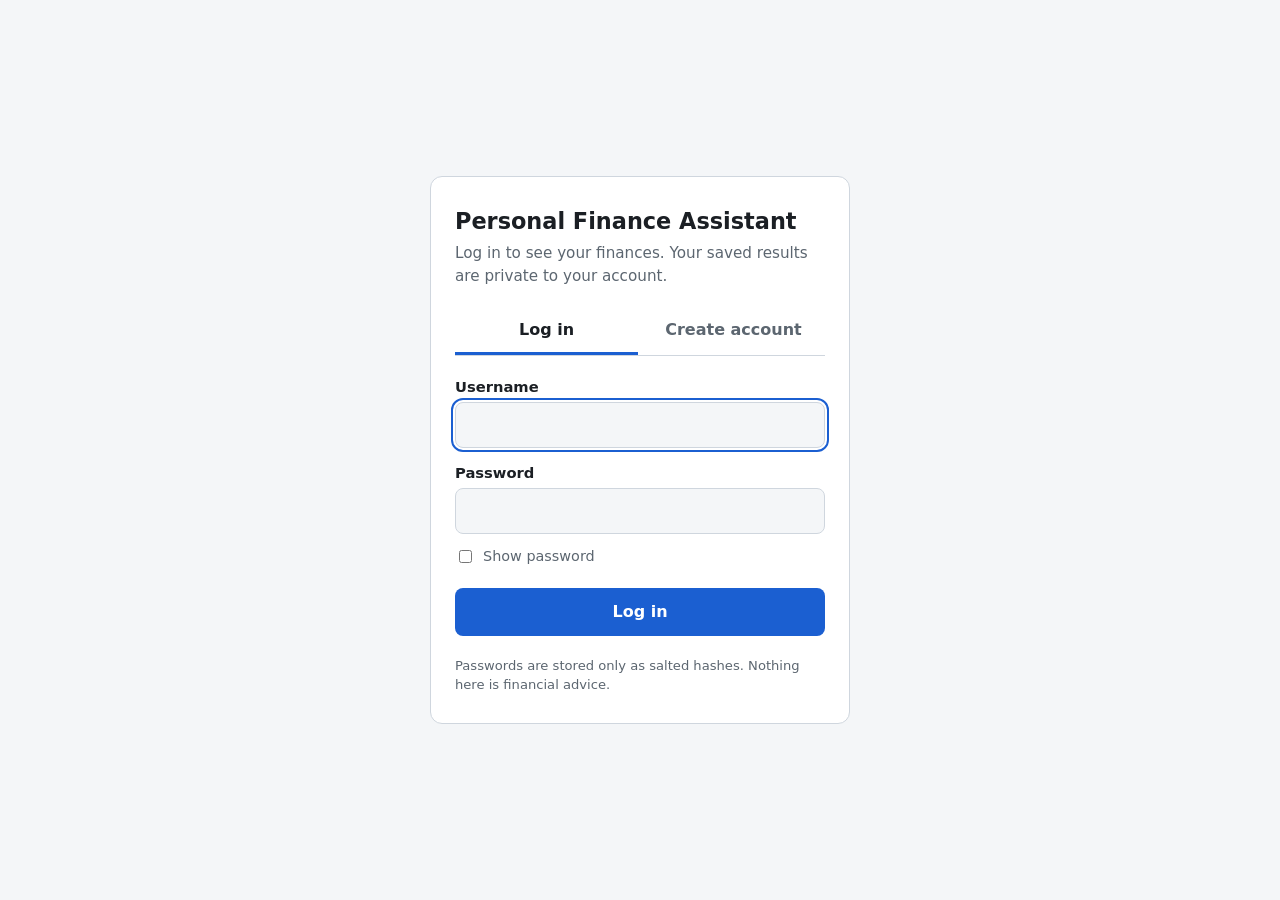
==== personal-finance-assistant/templates/login.html @ db191882 "Add files via upload" ====
<!doctype html>
<html lang="en">
<head>
<meta charset="utf-8">
<meta name="viewport" content="width=device-width, initial-scale=1">
<title>Log in - Personal Finance Assistant</title>
<style>
  :root {
    --bg: #f4f6f8; --card: #ffffff; --text: #1b1f24; --muted: #5c6670; --line: #cfd6de;
    --accent: #1b5fd1; --accent-text: #ffffff; --danger: #b42318; --ok: #067647;
  }
  @media (prefers-color-scheme: dark) {
    :root {
      --bg: #0f1317; --card: #171c22; --text: #e8ecf0; --muted: #9aa5b1; --line: #2d3640;
      --accent: #5b94ff; --accent-text: #0b1220; --danger: #ff8f85; --ok: #6ee7b7;
    }
  }
  * { box-sizing: border-box; }
  body {
    margin: 0; min-height: 100vh; display: grid; place-items: center; padding: 16px;
    background: var(--bg); color: var(--text);
    font: 16px/1.5 system-ui, -apple-system, "Segoe UI", Roboto, sans-serif;
  }
  .card {
    width: 100%; max-width: 420px; background: var(--card); border: 1px solid var(--line);
    border-radius: 12px; padding: 28px 24px;
  }
  h1 { margin: 0 0 4px; font-size: 1.4rem; }
  .sub { margin: 0 0 20px; color: var(--muted); font-size: .95rem; }
  .tabs { display: flex; gap: 4px; margin-bottom: 20px; border-bottom: 1px solid var(--line); }
  .tabs button {
    flex: 1; padding: 10px 0; background: none; border: 0; border-bottom: 3px solid transparent;
    color: var(--muted); font: inherit; font-weight: 600; cursor: pointer;
  }
  .tabs button[aria-selected="true"] { color: var(--text); border-bottom-color: var(--accent); }
  form[hidden] { display: none; }
  label { display: block; margin: 14px 0 4px; font-weight: 600; font-size: .92rem; }
  input[type="text"], input[type="password"] {
    width: 100%; padding: 10px 12px; font: inherit; color: var(--text); background: var(--bg);
    border: 1px solid var(--line); border-radius: 8px;
  }
  input:focus-visible, button:focus-visible { outline: 2px solid var(--accent); outline-offset: 2px; }
  input[aria-invalid="true"] { border-color: var(--danger); }
  .hint { margin: 4px 0 0; color: var(--muted); font-size: .85rem; }
  .field-error { margin: 4px 0 0; color: var(--danger); font-size: .88rem; min-height: 0; }
  .show { display: flex; align-items: center; gap: 8px; margin: 12px 0 0; font-weight: 400; font-size: .9rem; color: var(--muted); }
  .submit {
    width: 100%; margin-top: 20px; padding: 12px; font: inherit; font-weight: 700; cursor: pointer;
    color: var(--accent-text); background: var(--accent); border: 0; border-radius: 8px;
  }
  .submit[disabled] { opacity: .6; cursor: progress; }
  .msg { margin: 14px 0 0; font-size: .95rem; }
  .msg.error { color: var(--danger); }
  .msg.ok { color: var(--ok); }
  .note { margin: 20px 0 0; color: var(--muted); font-size: .82rem; }
</style>
</head>
<body>
<main class="card">
  <h1>Personal Finance Assistant</h1>
  <p class="sub">Log in to see your finances. Your saved results are private to your account.</p>

  <div class="tabs" role="tablist" aria-label="Account">
    <button type="button" role="tab" id="tab-login" aria-selected="true" aria-controls="form-login">Log in</button>
    <button type="button" role="tab" id="tab-register" aria-selected="false" aria-controls="form-register">Create account</button>
  </div>

  <form id="form-login" role="tabpanel" aria-labelledby="tab-login" novalidate>
    <label for="login-username">Username</label>
    <input id="login-username" name="username" type="text" autocomplete="username" autocapitalize="none" spellcheck="false" required>

    <label for="login-password">Password</label>
    <input id="login-password" name="password" type="password" autocomplete="current-password" required>
    <label class="show"><input type="checkbox" data-show-password> Show password</label>

    <button class="submit" type="submit">Log in</button>
    <p class="msg" role="alert" data-message></p>
  </form>

  <form id="form-register" role="tabpanel" aria-labelledby="tab-register" novalidate hidden>
    <label for="register-username">Username</label>
    <input id="register-username" name="username" type="text" autocomplete="username" autocapitalize="none" spellcheck="false" required>
    <p class="hint">3-32 characters: letters, numbers, dot, dash or underscore.</p>
    <p class="field-error" data-error-for="username"></p>

    <label for="register-password">Password</label>
    <input id="register-password" name="password" type="password" autocomplete="new-password" required>
    <p class="hint">At least 8 characters.</p>
    <p class="field-error" data-error-for="password"></p>

    <label for="register-confirm">Confirm password</label>
    <input id="register-confirm" name="confirm" type="password" autocomplete="new-password" required>
    <p class="field-error" data-error-for="confirm"></p>
    <label class="show"><input type="checkbox" data-show-password> Show passwords</label>

    <button class="submit" type="submit">Create account</button>
    <p class="msg" role="alert" data-message></p>
  </form>

  <p class="note">Passwords are stored only as salted hashes. Nothing here is financial advice.</p>
</main>

<script>
(function () {
  "use strict";

  var popup = new URLSearchParams(window.location.search).get("popup") === "1";
  var forms = {
    login: document.getElementById("form-login"),
    register: document.getElementById("form-register")
  };
  var tabs = {
    login: document.getElementById("tab-login"),
    register: document.getElementById("tab-register")
  };

  function showTab(which) {
    Object.keys(forms).forEach(function (name) {
      var active = name === which;
      forms[name].hidden = !active;
      tabs[name].setAttribute("aria-selected", active ? "true" : "false");
    });
    forms[which].querySelector("input").focus();
  }
  tabs.login.addEventListener("click", function () { showTab("login"); });
  tabs.register.addEventListener("click", function () { showTab("register"); });

  Array.prototype.forEach.call(document.querySelectorAll("[data-show-password]"), function (box) {
    box.addEventListener("change", function () {
      var form = box.closest("form");
      Array.prototype.forEach.call(form.querySelectorAll('input[name="password"], input[name="confirm"]'), function (input) {
        input.type = box.checked ? "text" : "password";
      });
    });
  });

  function setMessage(form, text, kind) {
    var el = form.querySelector("[data-message]");
    el.textContent = text || "";
    el.className = "msg" + (kind ? " " + kind : "");
  }

  function setFieldError(form, name, text) {
    var input = form.querySelector('input[name="' + name + '"]');
    var holder = form.querySelector('[data-error-for="' + name + '"]');
    if (input) { input.setAttribute("aria-invalid", text ? "true" : "false"); }
    if (holder) { holder.textContent = text || ""; }
  }

  function clearErrors(form) {
    setMessage(form, "");
    ["username", "password", "confirm"].forEach(function (name) { setFieldError(form, name, ""); });
  }

  async function postJson(url, body) {
    var response;
    try {
      response = await fetch(url, {
        method: "POST",
        headers: { "Content-Type": "application/json" },
        credentials: "same-origin",
        body: JSON.stringify(body)
      });
    } catch (err) {
      return { networkError: true };
    }
    var data = {};
    try { data = await response.json(); } catch (err) { /* non-JSON error page */ }
    return { status: response.status, ok: response.ok && data.ok === true, data: data };
  }

  function signedIn(form) {
    if (popup) {
      setMessage(form, "Signed in. You can close this tab and go back to your analysis.", "ok");
      return;
    }
    window.location.replace("/");
  }

  async function handle(form, url, body, afterFail) {
    var button = form.querySelector(".submit");
    clearErrors(form);
    button.disabled = true;
    var result = await postJson(url, body);
    button.disabled = false;   // inputs are never cleared, so nothing the user typed is lost

    if (result.networkError) {
      setMessage(form, "Could not reach the server. Check your connection and try again.", "error");
      return;
    }
    if (result.ok) { signedIn(form); return; }

    var data = result.data || {};
    var fieldErrors = data.field_errors || {};
    Object.keys(fieldErrors).forEach(function (name) { setFieldError(form, name, fieldErrors[name]); });
    if (!Object.keys(fieldErrors).length) {
      setMessage(form, data.error || "Something went wrong. Please try again.", "error");
    } else if (data.error && result.status !== 400) {
      setMessage(form, data.error, "error");
    }
    if (afterFail) { afterFail(result); }
  }

  forms.login.addEventListener("submit", function (event) {
    event.preventDefault();
    handle(forms.login, "/api/login", {
      username: forms.login.elements.username.value,
      password: forms.login.elements.password.value
    }, function () { forms.login.elements.password.focus(); forms.login.elements.password.select(); });
  });

  forms.register.addEventListener("submit", function (event) {
    event.preventDefault();
    var form = forms.register;
    var password = form.elements.password.value;
    if (password !== form.elements.confirm.value) {
      clearErrors(form);
      setFieldError(form, "confirm", "The two passwords do not match.");
      return;
    }
    handle(form, "/api/register", {
      username: form.elements.username.value,
      password: password
    });
  });

  forms.login.elements.username.focus();
})();
</script>
</body>
</html>
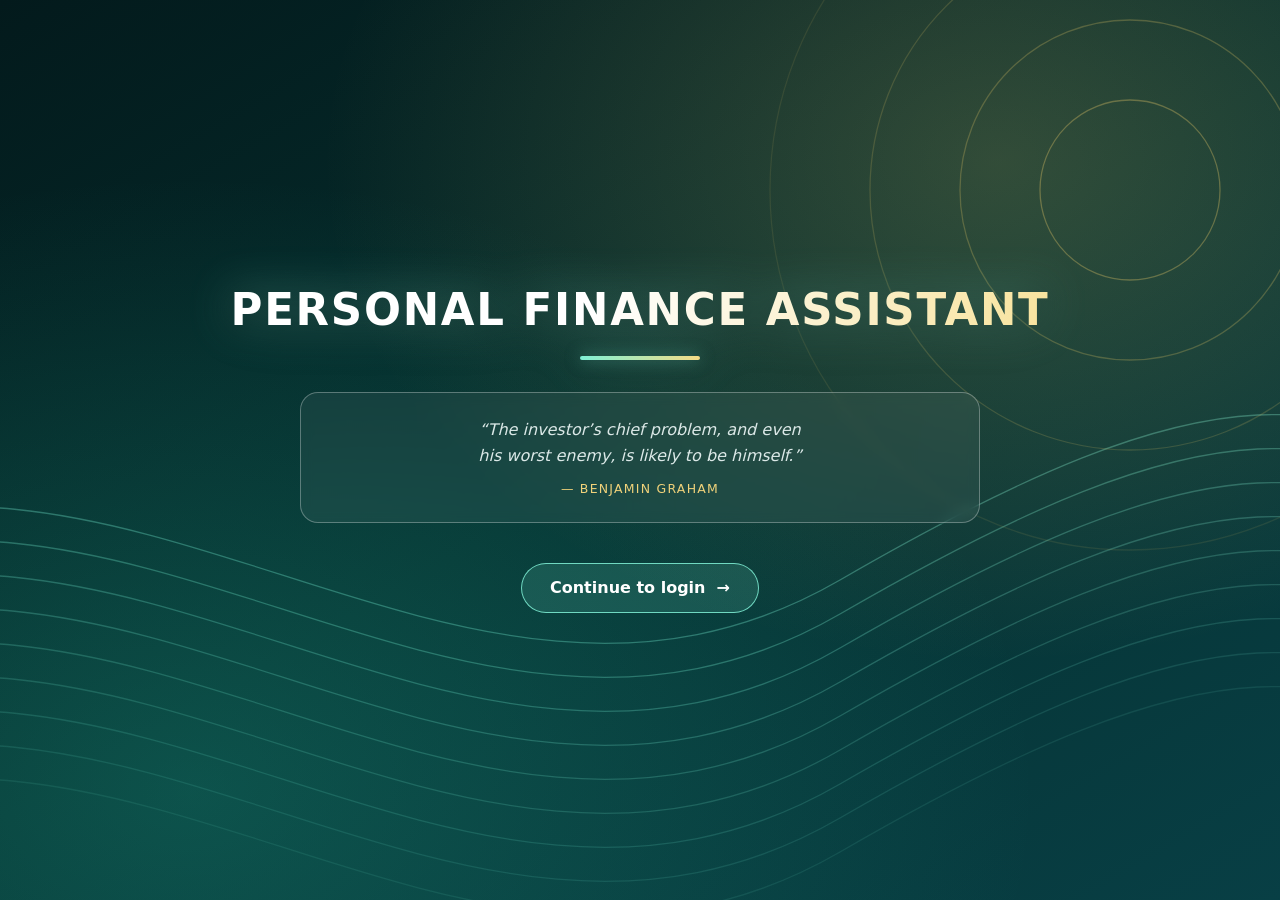
==== commit 44a75e35: "Add files via upload" ====
--- a/personal-finance-assistant/templates/login.html
+++ b/personal-finance-assistant/templates/login.html
@@ -6,23 +6,27 @@
 <title>Log in - Personal Finance Assistant</title>
 <style>
   :root {
-    --bg: #f4f6f8; --card: #ffffff; --text: #1b1f24; --muted: #5c6670; --line: #cfd6de;
-    --accent: #1b5fd1; --accent-text: #ffffff; --danger: #b42318; --ok: #067647;
-  }
-  @media (prefers-color-scheme: dark) {
-    :root {
-      --bg: #0f1317; --card: #171c22; --text: #e8ecf0; --muted: #9aa5b1; --line: #2d3640;
-      --accent: #5b94ff; --accent-text: #0b1220; --danger: #ff8f85; --ok: #6ee7b7;
-    }
+    color-scheme: dark;
+    --text: #eef3ff; --muted: #b3c0dd; --line: rgba(190, 210, 255, 0.28);
+    --accent: #4fd6c0; --danger: #ff8b7e; --ok: #5fe0a3;
   }
   * { box-sizing: border-box; }
+  html { background: #031a1c; }
   body {
-    margin: 0; min-height: 100vh; display: grid; place-items: center; padding: 16px;
-    background: var(--bg); color: var(--text);
+    margin: 0; min-height: 100vh; display: grid; place-items: center; padding: 16px; color: var(--text);
     font: 16px/1.5 system-ui, -apple-system, "Segoe UI", Roboto, sans-serif;
   }
+  body::before {
+    content: ""; position: fixed; inset: -60px; z-index: -1; pointer-events: none;
+    background:
+    radial-gradient(ellipse at 78% 18%, rgba(232, 199, 102, .20), transparent 48%),
+    radial-gradient(ellipse at 15% 88%, rgba(40, 200, 170, .22), transparent 55%),
+    url("/static/img/bg-emerald.svg") center / cover no-repeat,
+    linear-gradient(150deg, #031a1c 0%, #05302f 50%, #083f45 100%);
+    filter: blur(15px);
+  }
   .card {
-    width: 100%; max-width: 420px; background: var(--card); border: 1px solid var(--line);
+    width: 100%; max-width: 420px; background: transparent; border: 1px solid var(--line);
     border-radius: 12px; padding: 28px 24px;
   }
   h1 { margin: 0 0 4px; font-size: 1.4rem; }
@@ -36,7 +40,7 @@
   form[hidden] { display: none; }
   label { display: block; margin: 14px 0 4px; font-weight: 600; font-size: .92rem; }
   input[type="text"], input[type="password"] {
-    width: 100%; padding: 10px 12px; font: inherit; color: var(--text); background: var(--bg);
+    width: 100%; padding: 10px 12px; font: inherit; color: var(--text); background: transparent;
     border: 1px solid var(--line); border-radius: 8px;
   }
   input:focus-visible, button:focus-visible { outline: 2px solid var(--accent); outline-offset: 2px; }
@@ -46,16 +50,54 @@
   .show { display: flex; align-items: center; gap: 8px; margin: 12px 0 0; font-weight: 400; font-size: .9rem; color: var(--muted); }
   .submit {
     width: 100%; margin-top: 20px; padding: 12px; font: inherit; font-weight: 700; cursor: pointer;
-    color: var(--accent-text); background: var(--accent); border: 0; border-radius: 8px;
-  }
+    color: var(--accent); background: rgba(79, 214, 192, 0.14); border: 1px solid var(--accent); border-radius: 8px;
+  }
+  .submit:hover { background: rgba(255, 255, 255, 0.1); }
   .submit[disabled] { opacity: .6; cursor: progress; }
   .msg { margin: 14px 0 0; font-size: .95rem; }
   .msg.error { color: var(--danger); }
   .msg.ok { color: var(--ok); }
   .note { margin: 20px 0 0; color: var(--muted); font-size: .82rem; }
+
+  /* Start page: deep emerald welcome screen with flowing lines. */
+  .splash {
+    position: fixed; inset: 0; z-index: 100; display: flex; align-items: center; justify-content: center;
+    padding: 24px; border: 0; width: 100%; color: var(--text); font: inherit;
+    background:
+      radial-gradient(ellipse at 78% 18%, rgba(232, 199, 102, .20), transparent 48%),
+      radial-gradient(ellipse at 15% 88%, rgba(40, 200, 170, .22), transparent 55%),
+      url("data:image/svg+xml,%3Csvg xmlns='http://www.w3.org/2000/svg' viewBox='0 0 1600 900' preserveAspectRatio='xMidYMid slice'%3E%3Cg fill='none' stroke-width='1.3'%3E%3Cpath d='M-100 560 C 280 360, 620 800, 1000 580 S 1500 380, 1700 520' stroke='%237ff0d6' stroke-opacity='0.34'/%3E%3Cpath d='M-100 594 C 280 394, 620 834, 1000 614 S 1500 414, 1700 554' stroke='%237ff0d6' stroke-opacity='0.31'/%3E%3Cpath d='M-100 628 C 280 428, 620 868, 1000 648 S 1500 448, 1700 588' stroke='%237ff0d6' stroke-opacity='0.28'/%3E%3Cpath d='M-100 662 C 280 462, 620 902, 1000 682 S 1500 482, 1700 622' stroke='%237ff0d6' stroke-opacity='0.25'/%3E%3Cpath d='M-100 696 C 280 496, 620 936, 1000 716 S 1500 516, 1700 656' stroke='%237ff0d6' stroke-opacity='0.22'/%3E%3Cpath d='M-100 730 C 280 530, 620 970, 1000 750 S 1500 550, 1700 690' stroke='%237ff0d6' stroke-opacity='0.19'/%3E%3Cpath d='M-100 764 C 280 564, 620 1004, 1000 784 S 1500 584, 1700 724' stroke='%237ff0d6' stroke-opacity='0.16'/%3E%3Cpath d='M-100 798 C 280 598, 620 1038, 1000 818 S 1500 618, 1700 758' stroke='%237ff0d6' stroke-opacity='0.13'/%3E%3Cpath d='M-100 832 C 280 632, 620 1072, 1000 852 S 1500 652, 1700 792' stroke='%237ff0d6' stroke-opacity='0.1'/%3E%3Ccircle cx='1290' cy='190' r='90' stroke='%23e8c766' stroke-opacity='0.34'/%3E%3Ccircle cx='1290' cy='190' r='170' stroke='%23e8c766' stroke-opacity='0.26'/%3E%3Ccircle cx='1290' cy='190' r='260' stroke='%23e8c766' stroke-opacity='0.18'/%3E%3Ccircle cx='1290' cy='190' r='360' stroke='%23e8c766' stroke-opacity='0.1'/%3E%3C/g%3E%3C/svg%3E") center / cover no-repeat,
+      linear-gradient(150deg, #031a1c 0%, #05302f 50%, #083f45 100%);
+    transition: opacity .45s ease, visibility .45s ease;
+  }
+  .splash[hidden] { display: none; }
+  .splash.leaving { opacity: 0; visibility: hidden; pointer-events: none; }
+  .splash .welcome-copy { display: flex; flex-direction: column; align-items: center; gap: 14px; width: min(1100px, 100%); padding: clamp(20px, 3vw, 40px); text-align: center; background: none; border: 0; box-shadow: none; }
+  .welcome-eyebrow { margin: 0; width: 100%; font-size: clamp(1.4rem, 3.4vw, 3.3rem); line-height: 1.08; letter-spacing: .04em; font-weight: 900; text-transform: uppercase; white-space: nowrap;
+    background: linear-gradient(100deg, #ffffff 0%, #ffffff 45%, #f6dc86 100%); -webkit-background-clip: text; background-clip: text; -webkit-text-fill-color: transparent; color: transparent;
+    filter: drop-shadow(0 0 22px rgba(127, 240, 214, .45)) drop-shadow(0 4px 14px rgba(0, 0, 0, .45)); }
+  .welcome-eyebrow::after { content: ""; display: block; width: 120px; height: 4px; margin: 22px auto 0; border-radius: 3px; background: linear-gradient(90deg, #7ff0d6, #f6dc86); box-shadow: 0 0 16px rgba(127, 240, 214, .5); }
+  .welcome-subtitle { display: none; }
+  .motto-box { display: flex; flex-direction: column; align-items: center; gap: 10px; max-width: 680px; margin-top: 18px; padding: 24px 34px; border: 1px solid rgba(255, 255, 255, .3); border-radius: 18px; background: rgba(255, 255, 255, .06); backdrop-filter: blur(6px); -webkit-backdrop-filter: blur(6px); }
+  .finance-motto { font-size: clamp(.85rem, 1.25vw, 1.05rem); line-height: 1.65; font-weight: 400; font-style: italic; color: rgba(236, 246, 245, .92); text-wrap: balance; }
+  .motto-attribution { font-size: .78rem; letter-spacing: .1em; text-transform: uppercase; color: #f0d27a; }
+  .continue-button { margin-top: 26px; min-width: 210px; padding: 12px 28px; border: 1px solid rgba(127, 240, 214, .85); border-radius: 999px; color: #fff; background: rgba(127, 240, 214, .14); font: inherit; font-weight: 700; cursor: pointer; transition: background .18s ease, transform .18s ease; }
+  .continue-button:hover { background: rgba(127, 240, 214, .3); transform: translateY(-2px); }
+  @media (max-width: 600px) { .splash { padding: 12px; } .welcome-eyebrow { font-size: clamp(1.2rem, 6.4vw, 2rem); letter-spacing: .03em; white-space: normal; } .motto-box { padding: 18px 16px; } }
+  @media (prefers-reduced-motion: reduce) { .splash, .continue-button { transition: none; } }
 </style>
 </head>
 <body>
+<section class="splash" id="splash" aria-label="Welcome to Personal Finance Assistant" hidden>
+  <div class="welcome-copy">
+    <h1 class="welcome-eyebrow">PERSONAL FINANCE ASSISTANT</h1>
+    <div class="motto-box">
+      <span id="finance-motto" class="finance-motto"></span>
+      <span id="motto-attribution" class="motto-attribution"></span>
+    </div>
+    <button type="button" class="continue-button" id="continue-button">Continue to login&nbsp; →</button>
+  </div>
+</section>
 <main class="card">
   <h1>Personal Finance Assistant</h1>
   <p class="sub">Log in to see your finances. Your saved results are private to your account.</p>
@@ -105,6 +147,81 @@
   "use strict";
 
   var popup = new URLSearchParams(window.location.search).get("popup") === "1";
+
+  // Pick one short, widely attributed finance/investing motto on each welcome visit.
+  var mottos = [
+    { quote: "The most important investment you can make is in yourself.", author: "Warren Buffett" },
+    { quote: "Price is what you pay. Value is what you get.", author: "Warren Buffett" },
+    { quote: "Risk comes from not knowing what you’re doing.", author: "Warren Buffett" },
+    { quote: "Be fearful when others are greedy, and greedy when others are fearful.", author: "Warren Buffett" },
+    { quote: "Someone is sitting in the shade today because someone planted a tree a long time ago.", author: "Warren Buffett" },
+    { quote: "Rule No. 1: Never lose money. Rule No. 2: Never forget Rule No. 1.", author: "Warren Buffett" },
+    { quote: "Do not save what is left after spending, but spend what is left after saving.", author: "Warren Buffett" },
+    { quote: "The stock market is a device for transferring money from the impatient to the patient.", author: "Warren Buffett" },
+    { quote: "Never invest in a business you cannot understand.", author: "Warren Buffett" },
+    { quote: "Only buy something that you’d be perfectly happy to hold if the market shut down for ten years.", author: "Warren Buffett" },
+    { quote: "An investment in knowledge pays the best interest.", author: "Benjamin Franklin" },
+    { quote: "A penny saved is a penny earned.", author: "Benjamin Franklin" },
+    { quote: "Beware of little expenses; a small leak will sink a great ship.", author: "Benjamin Franklin" },
+    { quote: "The way to wealth depends chiefly on two words, industry and frugality.", author: "Benjamin Franklin" },
+    { quote: "If you would be wealthy, think of saving as well as of getting.", author: "Benjamin Franklin" },
+    { quote: "Know what you own, and know why you own it.", author: "Peter Lynch" },
+    { quote: "The key to making money in stocks is not to get scared out of them.", author: "Peter Lynch" },
+    { quote: "Far more money has been lost by investors preparing for corrections than has been lost in the corrections themselves.", author: "Peter Lynch" },
+    { quote: "The four most dangerous words in investing are: ‘This time it’s different.’", author: "Sir John Templeton" },
+    { quote: "Bull markets are born on pessimism, grow on skepticism, mature on optimism and die on euphoria.", author: "Sir John Templeton" },
+    { quote: "The best time to invest is when you have money.", author: "Sir John Templeton" },
+    { quote: "The investor’s chief problem, and even his worst enemy, is likely to be himself.", author: "Benjamin Graham" },
+    { quote: "In the short run, the market is a voting machine, but in the long run it is a weighing machine.", author: "Benjamin Graham" },
+    { quote: "The individual investor should act consistently as an investor and not as a speculator.", author: "Benjamin Graham" },
+    { quote: "The intelligent investor is a realist who sells to optimists and buys from pessimists.", author: "Benjamin Graham" },
+    { quote: "Don’t look for the needle in the haystack. Just buy the haystack!", author: "John C. Bogle" },
+    { quote: "Time is your friend; impulse is your enemy.", author: "John C. Bogle" },
+    { quote: "The miracle of compounding returns is overwhelmed by the tyranny of compounding costs.", author: "John C. Bogle" },
+    { quote: "It’s not whether you’re right or wrong, but how much money you make when you’re right and how much you lose when you’re wrong.", author: "George Soros" },
+    { quote: "Markets are constantly in a state of uncertainty and flux, and money is made by discounting the obvious and betting on the unexpected.", author: "George Soros" },
+    { quote: "The big money is not in the buying and selling, but in the waiting.", author: "Charlie Munger" },
+    { quote: "Invert, always invert.", author: "Charlie Munger" },
+    { quote: "The first rule of compounding: never interrupt it unnecessarily.", author: "Charlie Munger" },
+    { quote: "It’s not supposed to be easy. Anyone who finds it easy is stupid.", author: "Charlie Munger" },
+    { quote: "He who lives by the crystal ball will eat shattered glass.", author: "Ray Dalio" },
+    { quote: "You can’t predict. You can prepare.", author: "Howard Marks" },
+    { quote: "Value investing is at its core the marriage of a contrarian streak and a calculator.", author: "Seth Klarman" },
+    { quote: "Diversification is the only free lunch.", author: "Harry Markowitz" },
+    { quote: "If the job has been correctly done when a common stock is purchased, the time to sell it is almost never.", author: "Philip Fisher" },
+    { quote: "Don’t try to buy at the bottom and sell at the top. It can’t be done except by liars.", author: "Bernard Baruch" },
+    { quote: "It never was my thinking that made the big money for me. It always was my sitting.", author: "Jesse Livermore" },
+    { quote: "Put all your eggs in one basket, and then watch that basket.", author: "Andrew Carnegie" },
+    { quote: "Do you know the only thing that gives me pleasure? It’s to see my dividends coming in.", author: "John D. Rockefeller" },
+    { quote: "Asked what the market would do: “It will fluctuate.”", author: "J. P. Morgan" },
+    { quote: "A national debt, if it is not excessive, will be to us a national blessing.", author: "Alexander Hamilton" },
+    { quote: "It is not from the benevolence of the butcher, the brewer, or the baker that we expect our dinner, but from their regard to their own interest.", author: "Adam Smith" },
+    { quote: "In the long run we are all dead.", author: "John Maynard Keynes" },
+    { quote: "Investing should be more like watching paint dry or watching grass grow.", author: "Paul Samuelson" },
+    { quote: "The time to buy is when there’s blood in the streets.", author: "Baron Rothschild" },
+    { quote: "In investing, what is comfortable is rarely profitable.", author: "Robert Arnott" }
+  ];
+  var motto = mottos[Math.floor(Math.random() * mottos.length)];
+  var mottoNode = document.getElementById("finance-motto");
+  var authorNode = document.getElementById("motto-attribution");
+  if (mottoNode) mottoNode.textContent = "“" + motto.quote + "”";
+  if (authorNode) authorNode.textContent = "— " + motto.author;
+
+  // Start page: show the splash first. The user advances only by pressing the button.
+  var splash = document.getElementById("splash");
+  function leaveSplash() {
+    if (splash.hidden) { return; }
+    splash.classList.add("leaving");
+    setTimeout(function () {
+      splash.hidden = true;
+      var first = document.getElementById("login-username");
+      if (first) { first.focus(); }
+    }, 500);
+  }
+  if (!popup) {
+    splash.hidden = false;
+    document.getElementById("continue-button").addEventListener("click", leaveSplash);
+  }
   var forms = {
     login: document.getElementById("form-login"),
     register: document.getElementById("form-register")
@@ -224,7 +341,7 @@
     });
   });
 
-  forms.login.elements.username.focus();
+  if (popup) { forms.login.elements.username.focus(); }
 })();
 </script>
 </body>
